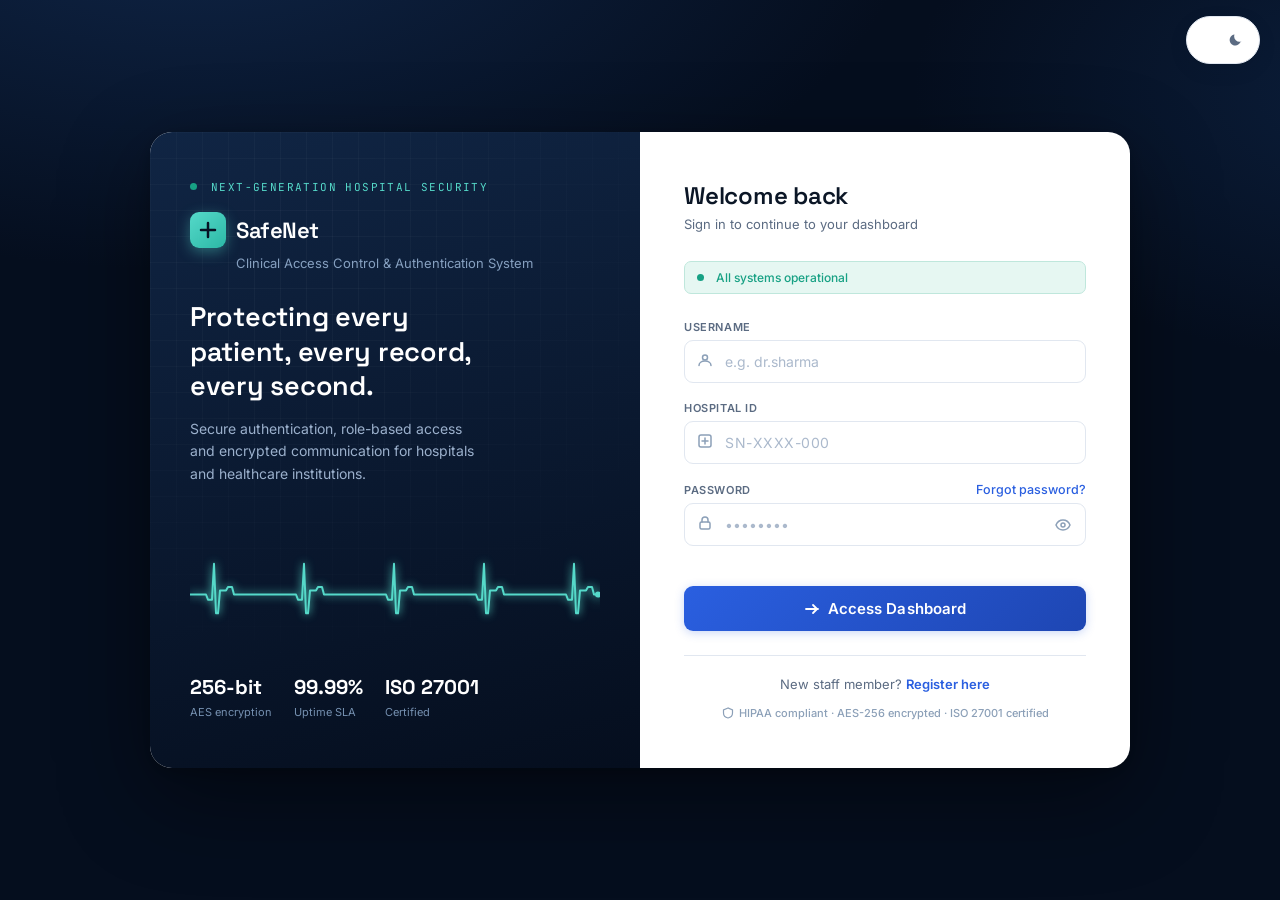
==== frontend/dashboard_cardio.html @ 6b895a3d "Initial commit" ====
<!DOCTYPE html>
<html lang="en">
<head>
    <meta charset="UTF-8">
    <meta name="viewport" content="width=device-width, initial-scale=1.0">
    <title>SafeNet — Cardiology</title>
    <link rel="preconnect" href="https://fonts.googleapis.com">
    <link href="https://fonts.googleapis.com/css2?family=Inter:wght@300;400;500;600;700&family=Space+Grotesk:wght@500;600;700&family=JetBrains+Mono:wght@400;500&display=swap" rel="stylesheet">
    <link rel="stylesheet" href="css/design-system.css">
    <script src="js/darkmode.js"></script>
    <link rel="stylesheet" href="css/dashboard-common.css">
    <link rel="stylesheet" href="css/dashboard-cardio.css">
</head>
<body class="app-body">

<aside>
    <div class="sidebar-brand">
        <div class="logo-icon">
            <svg width="18" height="18" viewBox="0 0 20 20" fill="none">
                <path d="M10 3v14M3 10h14" stroke="white" stroke-width="2.5" stroke-linecap="round"/>
            </svg>
        </div>
        <div class="sidebar-brand-text">
            <span>SafeNet</span>
            <sub>Cardiology</sub>
        </div>
    </div>

    <div style="padding: 0 8px; margin-bottom: 8px;">
        <div class="sidebar-user-name" id="sidebarUserName">—</div>
        <span class="role-chip-sidebar" id="sidebarUserRole">—</span>
    </div>

    <span class="nav-section-label">Workspace</span>
    <a class="nav-item active" href="#" data-view="diagnostics" onclick="return switchView(this);">
        <svg width="15" height="15" viewBox="0 0 16 16" fill="none"><path d="M2 8.5C2 5.5 4.5 3 8 3s6 2.5 6 5.5-2.5 5.5-6 5.5S2 11.5 2 8.5z" stroke="currentColor" stroke-width="1.4"/><path d="M5 8h6M8 5.5v5" stroke="currentColor" stroke-width="1.4" stroke-linecap="round"/></svg>
        Diagnostics &amp; ECG
    </a>
    <a class="nav-item" href="#" data-view="implants" onclick="return switchView(this);">
        <svg width="15" height="15" viewBox="0 0 16 16" fill="none"><path d="M8 2C5 2 3 4 3 6c0 4 5 8 5 8s5-4 5-8c0-2-2-4-5-4z" stroke="currentColor" stroke-width="1.4"/></svg>
        Implant Data Logs
    </a>
    <a class="nav-item" href="#" data-view="roster" onclick="return switchView(this);">
        <svg width="15" height="15" viewBox="0 0 16 16" fill="none"><circle cx="6" cy="5" r="2.5" stroke="currentColor" stroke-width="1.4"/><path d="M1 13c0-2.5 2-4 5-4s5 1.5 5 4" stroke="currentColor" stroke-width="1.4" stroke-linecap="round"/><path d="M11 7l2 2 2-2" stroke="currentColor" stroke-width="1.4" stroke-linecap="round"/></svg>
        Patient Roster
    </a>

    <div class="sidebar-footer">
        <a class="nav-item nav-item-muted" href="#" onclick="SafeNetAPI.logout(); return false;">
            <svg width="15" height="15" viewBox="0 0 16 16" fill="none"><path d="M6 3H3a1 1 0 00-1 1v8a1 1 0 001 1h3M10 11l3-3-3-3M5 8h8" stroke="currentColor" stroke-width="1.4" stroke-linecap="round" stroke-linejoin="round"/></svg>
            Sign out
        </a>
        <div class="sidebar-status">
            <span class="status-dot"></span>RBAC verified
        </div>
    </div>
</aside>

<main>
    <div class="topbar">
        <div>
            <h2>Cardiovascular Analytics</h2>
            <p>Chronic trend indices, pace metrics, and telemetry validation</p>
        </div>
        <div style="display:flex;gap:8px;align-items:center;">
            <span class="badge badge-green"><span class="status-dot" style="width:5px;height:5px;margin-right:3px;"></span>Node secure</span>
            <span class="badge badge-blue">IF Scan: Active</span>
            <span class="badge badge-red-lt">🫀 4 patients</span>
        </div>
    </div>

    <div class="dash-view active" id="view-diagnostics">
    <!-- Stats -->
    <div class="stat-row">
        <div class="stat-card">
            <div class="stat-label">Patients assigned</div>
            <div class="stat-value" id="statPatientsAssigned">4</div>
            <div class="stat-sub">Active this session</div>
        </div>
        <div class="stat-card">
            <div class="stat-label">Avg. heart rate</div>
            <div class="stat-value" id="avgHR">74 <span style="font-size:13px;color:var(--muted)">BPM</span></div>
            <div class="stat-sub">Across all monitored beds</div>
        </div>
        <div class="stat-card">
            <div class="stat-label">Pacemaker nodes</div>
            <div class="stat-value" style="color:var(--success);">2</div>
            <div class="stat-sub">Stable · No alerts</div>
        </div>
        <div class="stat-card">
            <div class="stat-label">Anomalies flagged</div>
            <div class="stat-value" style="color:var(--warn);">1</div>
            <div class="stat-sub">Sensor drift · Bed-02</div>
        </div>
    </div>

    <!-- Patient health-status analytics -->
    <div class="panel" style="margin-bottom:20px;">
        <div class="panel-header">
            <div>
                <div class="panel-title">Patient Health Overview</div>
                <div class="panel-sub">Live condition breakdown — Cardiology</div>
            </div>
        </div>
        <div class="health-overview-body">
            <div class="health-skeleton" id="healthSkeleton-cardio">Loading analytics…</div>
            <div class="health-donut-wrap"><canvas class="health-donut" id="healthDonut-cardio" style="display:none;"></canvas></div>
            <div class="health-legend" id="healthLegend-cardio"></div>
            <div class="health-empty" id="healthEmpty-cardio" style="display:none;">No patients currently assigned.</div>
        </div>
    </div>

    <!-- ECG + Metrics -->
    <div class="two-col">
        <div class="panel">
            <div class="panel-header">
                <div>
                    <div class="panel-title">Live ECG Strip — Bed 01</div>
                    <div class="panel-sub">Arthur Pendelton · Chronic Hypertension</div>
                </div>
                <span class="badge badge-green">Normal sinus</span>
            </div>
            <div class="ecg-container">
                <div class="ecg-grid"></div>
                <canvas class="ecg-canvas" id="ecgCanvas"></canvas>
                <div class="ecg-labels">
                    <span class="ecg-label-item">25 mm/s</span>
                    <span class="ecg-label-item">10 mm/mV</span>
                    <span class="ecg-label-item" id="ecgBPM">74 BPM</span>
                </div>
            </div>
        </div>

        <div class="panel">
            <div class="panel-header">
                <div>
                    <div class="panel-title">Chronic Pressure Indices</div>
                    <div class="panel-sub">7-day rolling average per patient</div>
                </div>
            </div>
            <div>
                <div class="metric-row">
                    <span class="metric-name">Arthur Pendelton</span>
                    <div class="metric-bar-wrap"><div class="metric-bar bar-red" style="width:72%;"></div></div>
                    <span class="metric-val">135/85</span>
                </div>
                <div class="metric-row">
                    <span class="metric-name">Beatrice Vance</span>
                    <div class="metric-bar-wrap"><div class="metric-bar bar-green" style="width:55%;"></div></div>
                    <span class="metric-val">120/78</span>
                </div>
                <div class="metric-row">
                    <span class="metric-name">Samuel Iyer</span>
                    <div class="metric-bar-wrap"><div class="metric-bar bar-amber" style="width:80%;"></div></div>
                    <span class="metric-val">142/92</span>
                </div>
                <div class="metric-row">
                    <span class="metric-name">Clara Mendes</span>
                    <div class="metric-bar-wrap"><div class="metric-bar bar-green" style="width:48%;"></div></div>
                    <span class="metric-val">115/72</span>
                </div>
            </div>
        </div>
    </div>
    </div>

    <!-- Patient matrix -->
    <div class="dash-view" id="view-roster">
    <div class="panel" style="margin-bottom:20px;">
        <div class="panel-header">
            <div>
                <div class="panel-title">Patient Profile Matrix</div>
                <div class="panel-sub">Current diagnoses, devices, and status</div>
            </div>
            <div style="display:flex; gap:8px; align-items:center;">
                <span class="badge badge-blue">4 assigned</span>
                <div class="dl-menu-wrap">
                    <button class="btn-secondary btn-sm" id="dlBtn-cardio">
                        <svg width="13" height="13" viewBox="0 0 16 16" fill="none"><path d="M8 2v8m0 0l-3-3m3 3l3-3M3 13h10" stroke="currentColor" stroke-width="1.6" stroke-linecap="round" stroke-linejoin="round"/></svg>
                        Download Report
                    </button>
                    <div class="dl-menu" id="dlMenu-cardio">
                        <button id="dlCsv-cardio">
                            <svg width="15" height="15" viewBox="0 0 16 16" fill="none"><rect x="2" y="2" width="12" height="12" rx="1.5" stroke="currentColor" stroke-width="1.3"/><path d="M5 6h6M5 8.5h6M5 11h3.5" stroke="currentColor" stroke-width="1.2" stroke-linecap="round"/></svg>
                            Export as CSV
                        </button>
                        <button id="dlPdf-cardio">
                            <svg width="15" height="15" viewBox="0 0 16 16" fill="none"><path d="M4 6V2h6l2 2v10H4v-2" stroke="currentColor" stroke-width="1.3" stroke-linejoin="round"/><path d="M1.5 8h9v4h-9z" stroke="currentColor" stroke-width="1.2"/></svg>
                            Printable report (PDF)
                        </button>
                        <div class="dl-menu-note">Cardiology patients only.</div>
                    </div>
                </div>
            </div>
        </div>
        <table class="patient-table">
            <thead>
                <tr>
                    <th>Patient</th>
                    <th>Diagnosis</th>
                    <th>Bed</th>
                    <th>Latest BP</th>
                    <th>Device</th>
                    <th>Status</th>
                </tr>
            </thead>
            <tbody>
                <tr>
                    <td><strong>Arthur Pendelton</strong><br><span style="color:var(--muted);font-size:11px;">M · 58 yrs</span></td>
                    <td>Chronic Hypertension</td>
                    <td style="font-family:var(--mono);">01-A</td>
                    <td><span class="bp-chip bp-high">135/85</span></td>
                    <td>—</td>
                    <td><span class="badge badge-red-lt">Monitoring</span></td>
                </tr>
                <tr>
                    <td><strong>Beatrice Vance</strong><br><span style="color:var(--muted);font-size:11px;">F · 64 yrs</span></td>
                    <td>Arrhythmia</td>
                    <td style="font-family:var(--mono);">01-B</td>
                    <td><span class="bp-chip bp-normal">120/78</span></td>
                    <td>Pacemaker X-7</td>
                    <td><span class="badge badge-green">Stable</span></td>
                </tr>
                <tr>
                    <td><strong>Samuel Iyer</strong><br><span style="color:var(--muted);font-size:11px;">M · 72 yrs</span></td>
                    <td>Heart failure (Stage II)</td>
                    <td style="font-family:var(--mono);">02-A</td>
                    <td><span class="bp-chip bp-high">142/92</span></td>
                    <td>ICD Link-3</td>
                    <td><span class="badge badge-amber">Watch</span></td>
                </tr>
                <tr>
                    <td><strong>Clara Mendes</strong><br><span style="color:var(--muted);font-size:11px;">F · 45 yrs</span></td>
                    <td>Post-angioplasty</td>
                    <td style="font-family:var(--mono);">02-B</td>
                    <td><span class="bp-chip bp-normal">115/72</span></td>
                    <td>—</td>
                    <td><span class="badge badge-green">Stable</span></td>
                </tr>
            </tbody>
        </table>
    </div>
    </div>

    <!-- Implant logs -->
    <div class="dash-view" id="view-implants">
    <div class="panel">
        <div class="panel-header">
            <div>
                <div class="panel-title">Implant Device Telemetry</div>
                <div class="panel-sub">Last received data packets from active cardiac devices</div>
            </div>
        </div>

        <div class="implant-entry">
            <div class="implant-icon">🔋</div>
            <div>
                <div class="implant-name">Pacemaker X-7 · Beatrice Vance</div>
                <div class="implant-meta">Pacing rate: 68 BPM · Battery: 87% · Last sync: 4 min ago</div>
            </div>
            <div class="implant-status"><span class="badge badge-green">Pacing stable</span></div>
        </div>

        <div class="implant-entry">
            <div class="implant-icon">⚡</div>
            <div>
                <div class="implant-name">ICD Link-3 · Samuel Iyer</div>
                <div class="implant-meta">Shock threshold: 35J · Detection: On · Last sync: 12 min ago</div>
            </div>
            <div class="implant-status"><span class="badge badge-amber">Threshold review</span></div>
        </div>
    </div>
    </div>
</main>

<script src="js/api.js"></script>
<script src="js/patient-report.js"></script>
<script src="js/patient-analytics.js"></script>
<script src="js/effects.js"></script>
<script src="js/notification.js"></script>
<script src="js/search.js"></script>
<script src="js/global-toolbar.js"></script>
<script src="js/ai.js"></script>
<script>
    let currentUser = SafeNetAPI.requireAuth();
    if (currentUser) {
        document.getElementById('sidebarUserName').textContent = currentUser.fullName || currentUser.username;
        document.getElementById('sidebarUserRole').textContent = currentUser.role;
    }

    // Sidebar workspace tabs: show only the view matching the clicked nav item.
    function switchView(navEl) {
        document.querySelectorAll('.nav-item[data-view]').forEach(el => el.classList.remove('active'));
        navEl.classList.add('active');
        document.querySelectorAll('.dash-view').forEach(el => el.classList.remove('active'));
        const target = document.getElementById('view-' + navEl.dataset.view);
        if (target) target.classList.add('active');
        return false;
    }

    // ECG canvas animation
    const canvas = document.getElementById('ecgCanvas');
    const ctx = canvas.getContext('2d');
    let offset = 0;

    function resize() {
        canvas.width  = canvas.offsetWidth;
        canvas.height = canvas.offsetHeight;
    }
    resize();
    window.addEventListener('resize', resize);

    // ECG waveform points (one beat, normalized 0-1 height)
    const beat = [
        [0,0.5],[0.1,0.5],[0.15,0.48],[0.2,0.52],[0.25,0.5],  // P wave
        [0.3,0.5],[0.33,0.2],[0.35,0.9],[0.37,0.1],[0.4,0.5],  // QRS
        [0.5,0.5],[0.6,0.42],[0.7,0.5],[0.8,0.5],              // T wave
        [1,0.5]
    ];

    function ecgY(x) {
        // x is 0-1 within one beat cycle
        const bx = ((x % 1) + 1) % 1;
        let prev = beat[0], next = beat[beat.length-1];
        for (let i = 0; i < beat.length-1; i++) {
            if (bx >= beat[i][0] && bx <= beat[i+1][0]) {
                prev = beat[i]; next = beat[i+1]; break;
            }
        }
        const t = (bx - prev[0]) / (next[0] - prev[0] || 1);
        return prev[1] + (next[1] - prev[1]) * t;
    }

    let bpm = 74;
    function drawECG() {
        const W = canvas.width, H = canvas.height;
        ctx.clearRect(0, 0, W, H);

        const beatLen = W * 0.38 * (72 / bpm);
        ctx.beginPath();
        ctx.strokeStyle = '#00E676';
        ctx.lineWidth = 1.8;
        ctx.shadowColor = '#00E676';
        ctx.shadowBlur = 6;

        for (let px = 0; px < W; px++) {
            const x = (px + offset) / beatLen;
            const y = ecgY(x) * H;
            px === 0 ? ctx.moveTo(px, y) : ctx.lineTo(px, y);
        }
        ctx.stroke();

        // Scan line
        const scanX = W - (offset % beatLen);
        ctx.beginPath();
        ctx.strokeStyle = 'rgba(0,230,118,0.15)';
        ctx.lineWidth = 12;
        ctx.moveTo(scanX, 0);
        ctx.lineTo(scanX, H);
        ctx.stroke();

        offset = (offset + 1.2) % (beatLen * 4);
        requestAnimationFrame(drawECG);
    }

    drawECG();

    // Live BPM — polls the real backend instead of Math.random()
    async function pollBedVitals() {
        try {
            const v = await SafeNetAPI.get('/iot/vitals/01-A');
            bpm = v.heartRate;
            document.getElementById('ecgBPM').textContent = bpm + ' BPM';
            document.getElementById('avgHR').innerHTML = bpm + ' <span style="font-size:13px;color:var(--muted)">BPM</span>';
        } catch (err) {
            console.error('Vitals fetch failed:', err.message);
        }
    }
    pollBedVitals();
    setInterval(pollBedVitals, 3500);

    PatientReport.wireDownloadMenu({
        buttonId: 'dlBtn-cardio', menuId: 'dlMenu-cardio',
        csvBtnId: 'dlCsv-cardio', pdfBtnId: 'dlPdf-cardio',
        // GET /patients is department-scoped server-side, so this always
        // resolves to Cardiology patients only for a Cardiology account —
        // fetched fresh each click rather than cached, since the roster
        // table above is static demo markup, not backed by a live array.
        getPatients: () => SafeNetAPI.get('/patients'),
        label: 'cardiology',
        reportMeta: {
            title: 'Cardiology Patient Report',
            subtitle: 'Cardiovascular Analytics — Patient Profile Matrix',
            generatedBy: currentUser ? (currentUser.fullName || currentUser.username) : undefined,
        }
    });

    PatientAnalytics.render({
        canvas: 'healthDonut-cardio', legend: 'healthLegend-cardio',
        empty: 'healthEmpty-cardio', skeleton: 'healthSkeleton-cardio',
        assignedLabel: 'statPatientsAssigned',
    });
</script>
</body>
</html>
---- frontend/css/design-system.css ----
/* ============================================================
   SafeNet Design System
   A clinical-monitor inspired visual language: calm, legible
   surfaces for clinical data, wrapped in a deep-navy "vital
   signs" shell. The signature motif is the live pulse trace —
   the same waveform that watches a patient's heart now watches
   the system.
   ============================================================ */

*, *::before, *::after { box-sizing: border-box; margin: 0; padding: 0; }

:root {
  /* ── Core palette ── */
  --navy-deep:   #050E1E;
  --navy:        #0A1830;
  --navy-mid:    #102544;
  --navy-line:   #1E3A5F;

  --cloud:       #F4F7FC;
  --paper:       #FFFFFF;
  --ink:         #0B1626;
  --slate:       #5B6B82;
  --slate-lt:    #8CA0B8;
  --line:        #E1E7F0;
  --line-soft:   #EDF1F7;

  --pulse:       #2A5FE0;
  --pulse-dk:    #1E46B3;
  --pulse-lt:    #E8EEFE;
  --pulse-glow:  #55D9C9;
  --pulse-glow-dk: #2CB8A6;

  --vital-red:    #E3435F;
  --vital-red-lt: #FDECEF;
  --vital-amber:  #DB9A2C;
  --vital-amber-lt: #FBF2E1;
  --vital-green:  #17A184;
  --vital-green-lt: #E6F7F2;
  --vital-purple: #7C6FE3;
  --vital-purple-lt: #EEECFC;

  --icu:         #C6304A;
  --icu-lt:      #FDEBEF;

  /* ── Legacy aliases (kept so page-inline scripts referencing old
     variable names via style.color = 'var(--x)' keep working) ── */
  --ink-legacy:  var(--ink);
  --muted:       var(--slate);
  --border:      var(--line);
  --white:       var(--paper);
  --surface:     var(--cloud);
  --alert:       var(--vital-red);
  --alert-lt:    var(--vital-red-lt);
  --success:     var(--vital-green);
  --success-lt:  var(--vital-green-lt);
  --warn:        var(--vital-amber);
  --sidebar:     var(--navy-deep);

  /* ── Type ── */
  --display: 'Space Grotesk', 'Inter', sans-serif;
  --sans:    'Inter', sans-serif;
  --mono:    'JetBrains Mono', monospace;

  /* ── Elevation ── */
  --shadow-sm: 0 1px 2px rgba(9, 20, 40, 0.06);
  --shadow-md: 0 6px 20px rgba(9, 20, 40, 0.08), 0 2px 6px rgba(9, 20, 40, 0.05);
  --shadow-lg: 0 16px 48px rgba(9, 20, 40, 0.14), 0 4px 12px rgba(9, 20, 40, 0.06);
  --shadow-glow: 0 0 0 3px var(--pulse-lt);

  --radius-sm: 7px;
  --radius-md: 10px;
  --radius-lg: 16px;
  --ease: cubic-bezier(0.22, 1, 0.36, 1);
}

html { scroll-behavior: smooth; }

body {
  font-family: var(--sans);
  background: var(--cloud);
  color: var(--ink);
  -webkit-font-smoothing: antialiased;
}

h1, h2, h3, .display { font-family: var(--display); letter-spacing: -0.01em; }

a { color: var(--pulse); }

::selection { background: var(--pulse-glow); color: var(--navy-deep); }

/* Custom scrollbar */
::-webkit-scrollbar { width: 10px; height: 10px; }
::-webkit-scrollbar-track { background: transparent; }
::-webkit-scrollbar-thumb { background: #C7D3E4; border-radius: 10px; border: 2px solid var(--cloud); }
::-webkit-scrollbar-thumb:hover { background: #A9B9D0; }

@media (prefers-reduced-motion: reduce) {
  *, *::before, *::after { animation-duration: 0.001ms !important; animation-iteration-count: 1 !important; transition-duration: 0.001ms !important; scroll-behavior: auto !important; }
}

:focus-visible {
  outline: 2px solid var(--pulse-glow);
  outline-offset: 2px;
}

/* ============================================================
   Motion library
   ============================================================ */

@keyframes fadeUp {
  from { opacity: 0; transform: translateY(14px); }
  to   { opacity: 1; transform: translateY(0); }
}
@keyframes fadeIn { from { opacity: 0; } to { opacity: 1; } }

@keyframes scaleIn {
  from { opacity: 0; transform: scale(0.96); }
  to   { opacity: 1; transform: scale(1); }
}

@keyframes blink { 0%, 100% { opacity: 1; } 50% { opacity: 0.25; } }

@keyframes softPulseGlow {
  0%, 100% { box-shadow: 0 0 0 0 rgba(85, 217, 201, 0.45); }
  50%      { box-shadow: 0 0 0 6px rgba(85, 217, 201, 0); }
}

@keyframes shimmer {
  0%   { background-position: -400px 0; }
  100% { background-position: 400px 0; }
}

@keyframes floatSlow {
  0%, 100% { transform: translateY(0); }
  50%      { transform: translateY(-6px); }
}

@keyframes drawLine {
  from { stroke-dashoffset: 1400; }
  to   { stroke-dashoffset: 0; }
}

@keyframes ripple {
  from { transform: scale(0); opacity: 0.45; }
  to   { transform: scale(2.6); opacity: 0; }
}

@keyframes toastIn {
  from { opacity: 0; transform: translate(-50%, 12px); }
  to   { opacity: 1; transform: translate(-50%, 0); }
}

.reveal {
  opacity: 0;
  transform: translateY(16px);
  transition: opacity 0.6s var(--ease), transform 0.6s var(--ease);
}
.reveal.in-view { opacity: 1; transform: translateY(0); }

.stagger > * { opacity: 0; animation: fadeUp 0.55s var(--ease) forwards; }
.stagger > *:nth-child(1) { animation-delay: 0.03s; }
.stagger > *:nth-child(2) { animation-delay: 0.09s; }
.stagger > *:nth-child(3) { animation-delay: 0.15s; }
.stagger > *:nth-child(4) { animation-delay: 0.21s; }
.stagger > *:nth-child(5) { animation-delay: 0.27s; }
.stagger > *:nth-child(6) { animation-delay: 0.33s; }
.stagger > *:nth-child(n+7) { animation-delay: 0.38s; }

/* Ripple-enabled surface (JS adds .ripple span on click via effects.js) */
.rippleable { position: relative; overflow: hidden; }
.ripple-el {
  position: absolute; border-radius: 50%;
  background: rgba(255,255,255,0.55);
  transform: scale(0); pointer-events: none;
  animation: ripple 0.6s ease-out forwards;
}
.rippleable.dark .ripple-el { background: rgba(85,217,201,0.35); }

/* ============================================================
   Status dot / live indicators
   ============================================================ */

.status-dot {
  display: inline-block; width: 6px; height: 6px; border-radius: 50%;
  background: var(--vital-green); margin-right: 5px;
  animation: blink 2.4s ease-in-out infinite;
}
.status-dot.pulse-dot,
.pulse-dot {
  display: inline-block; width: 7px; height: 7px; border-radius: 50%;
  background: var(--vital-green); margin-right: 6px; flex-shrink: 0;
  animation: softPulseGlow 2s ease-in-out infinite;
}

/* ============================================================
   Auth shell (login / register / forgot / reset / logout)
   ============================================================ */

body.auth-body {
  min-height: 100vh;
  display: flex;
  justify-content: center;
  align-items: center;
  padding: 24px;
  position: relative;
  overflow-x: hidden;
  background:
    radial-gradient(1200px 600px at 15% -10%, #0F2547 0%, transparent 60%),
    radial-gradient(900px 500px at 110% 10%, #0B1E3B 0%, transparent 55%),
    var(--navy-deep);
}

/* Ambient pulse-trace canvas sitting behind the auth card */
.auth-trace {
  position: fixed; inset: 0; width: 100%; height: 100%;
  z-index: 0; opacity: 0.55; pointer-events: none;
}

.auth-wrap {
  position: relative; z-index: 1;
  width: 100%; max-width: 980px;
  display: grid; grid-template-columns: 1fr 1fr;
  background: var(--paper);
  border-radius: 22px;
  overflow: hidden;
  box-shadow: 0 30px 90px rgba(0,0,0,0.45), 0 4px 16px rgba(0,0,0,0.2);
  animation: scaleIn 0.6s var(--ease);
}

.auth-side {
  background:
    linear-gradient(165deg, var(--navy-mid) 0%, var(--navy-deep) 100%);
  color: #fff;
  padding: 48px 40px;
  display: flex; flex-direction: column; justify-content: space-between;
  position: relative;
  overflow: hidden;
  min-height: 100%;
}

.auth-side::before {
  content: '';
  position: absolute; inset: 0;
  background-image:
    linear-gradient(rgba(255,255,255,0.035) 1px, transparent 1px),
    linear-gradient(90deg, rgba(255,255,255,0.035) 1px, transparent 1px);
  background-size: 26px 26px;
  mask-image: radial-gradient(circle at 30% 20%, black, transparent 75%);
}

.auth-side-content { position: relative; z-index: 1; }

.auth-side .eyebrow {
  font-family: var(--mono); font-size: 11px; letter-spacing: 1.4px;
  color: var(--pulse-glow); text-transform: uppercase; margin-bottom: 18px;
  display: flex; align-items: center; gap: 8px;
}

.auth-side h2 {
  font-size: 27px; line-height: 1.28; font-weight: 600; margin-bottom: 14px;
  max-width: 320px;
}

.auth-side p.lede { color: #9BB0CC; font-size: 14px; line-height: 1.6; max-width: 300px; }

.auth-side-trace {
  position: relative; z-index: 1;
  height: 90px; margin: 28px 0 8px;
}

.auth-stat-row { display: flex; gap: 22px; position: relative; z-index: 1; }
.auth-stat-row div b { display: block; font-family: var(--display); font-size: 20px; color: #fff; }
.auth-stat-row div span { font-size: 11px; color: #7590B0; }

.auth-form-side { padding: 48px 44px; display: flex; flex-direction: column; justify-content: center; }

/* Legacy single-column card (logout / narrow states) */
.card {
  width: 480px;
  max-width: 100%;
  background: var(--paper);
  border: 1px solid var(--line);
  border-radius: var(--radius-lg);
  padding: 44px 40px 36px;
  box-shadow: var(--shadow-lg);
  display: flex;
  flex-direction: column;
  position: relative;
  z-index: 1;
  animation: scaleIn 0.5s var(--ease);
}

.header { margin-bottom: 28px; }

.wordmark { display: flex; align-items: center; gap: 10px; margin-bottom: 6px; }

.logo-icon {
  width: 36px; height: 36px;
  background: linear-gradient(140deg, var(--pulse) 0%, var(--pulse-dk) 100%);
  border-radius: 9px;
  display: flex; align-items: center; justify-content: center;
  flex-shrink: 0;
  box-shadow: 0 4px 14px rgba(42, 95, 224, 0.35);
}
.auth-side .logo-icon,
.logo-icon.on-dark {
  background: linear-gradient(140deg, var(--pulse-glow) 0%, var(--pulse-glow-dk) 100%);
  box-shadow: 0 4px 14px rgba(85, 217, 201, 0.4);
}

.wordmark h1 {
  font-family: var(--display);
  font-size: 22px; font-weight: 600; color: var(--ink); letter-spacing: -0.02em;
}
.auth-side .wordmark h1 { color: #fff; }

.tagline { font-size: 13px; color: var(--slate); margin-left: 46px; line-height: 1.4; }
.auth-side .tagline { color: #86A0C0; }

/* System status bar */
.status-bar {
  display: flex; align-items: center; gap: 6px;
  background: var(--vital-green-lt); border: 1px solid #BFE7DC;
  border-radius: var(--radius-sm); padding: 8px 12px; margin-bottom: 26px;
  font-size: 12px; font-weight: 500; color: var(--vital-green);
}

/* ============================================================
   Forms
   ============================================================ */

.form-group { margin-bottom: 18px; }

label, .form-label {
  display: block; font-size: 11px; font-weight: 600; color: var(--slate);
  text-transform: uppercase; letter-spacing: 0.6px; margin-bottom: 6px;
}

.input-wrap { position: relative; }

.input-icon {
  position: absolute; left: 13px; top: 50%; transform: translateY(-50%);
  color: var(--slate-lt); pointer-events: none; transition: color 0.15s;
}

input[type="text"], input[type="password"], input[type="email"],
input[type="tel"], input[type="search"], input[type="date"],
select, textarea, .form-input, .form-textarea, .filter-select, .search-input {
  width: 100%;
  padding: 12px 14px;
  border: 1.5px solid var(--line);
  border-radius: 9px;
  font-family: var(--sans);
  font-size: 14px;
  color: var(--ink);
  background: var(--paper);
  outline: none;
  transition: border-color 0.15s var(--ease), box-shadow 0.15s var(--ease);
  appearance: none; -webkit-appearance: none;
}

.input-wrap input, .input-wrap select { padding-left: 40px; }
.search-wrap { position: relative; }
.search-wrap .search-input { padding-left: 38px; }
.search-icon { position: absolute; left: 12px; top: 50%; transform: translateY(-50%); color: var(--slate-lt); }

input:focus, select:focus, textarea:focus,
.form-input:focus, .form-textarea:focus, .filter-select:focus, .search-input:focus {
  border-color: var(--pulse);
  box-shadow: var(--shadow-glow);
}

input::placeholder, textarea::placeholder { color: #ABB9CC; }

input.input-invalid, .form-input.input-invalid {
  border-color: var(--vital-red) !important;
  box-shadow: 0 0 0 3px rgba(227,67,95,0.1) !important;
}
.field-error {
  display: none; font-size: 11.5px; color: var(--vital-red);
  margin-top: 5px; font-weight: 500;
}
.field-error.show { display: block; animation: fadeUp 0.25s var(--ease); }
.form-hint { font-size: 12px; color: var(--slate); margin-top: 5px; }

.id-input { font-family: var(--mono); font-size: 13px; letter-spacing: 0.5px; }

.pw-wrap { position: relative; }
.pw-toggle {
  position: absolute; right: 13px; top: 50%; transform: translateY(-50%);
  background: none; border: none; cursor: pointer; color: var(--slate-lt);
  padding: 2px; display: flex; align-items: center; transition: color 0.15s;
}
.pw-toggle:hover { color: var(--slate); }

.select-wrap { position: relative; }
.select-wrap::after {
  content: ''; position: absolute; right: 14px; top: 50%; transform: translateY(-50%);
  width: 0; height: 0; border-left: 4px solid transparent; border-right: 4px solid transparent;
  border-top: 5px solid var(--slate-lt); pointer-events: none;
}

.form-row { display: grid; grid-template-columns: 1fr 1fr; gap: 16px; }

/* Department / option pills */
.dept-pills { display: grid; grid-template-columns: 1fr 1fr; gap: 8px; margin-top: 2px; }
.dept-pill {
  display: flex; flex-direction: column; gap: 2px;
  padding: 12px 13px; border: 1.5px solid var(--line); border-radius: 10px;
  cursor: pointer; transition: border-color 0.15s, background 0.15s, box-shadow 0.15s, transform 0.15s;
  background: var(--paper);
}
.dept-pill:hover { border-color: #A9C0E8; background: #F6F9FF; transform: translateY(-1px); }
.dept-pill.selected { border-color: var(--pulse); background: var(--pulse-lt); box-shadow: var(--shadow-glow); }
.dept-pill input[type="radio"] { display: none; }
.dept-name { font-size: 13px; font-weight: 600; color: var(--ink); }
.dept-desc { font-size: 10px; color: var(--slate); font-weight: 400; }
.dept-pill-icon { font-size: 16px; margin-bottom: 2px; }

/* Toggle switch */
.toggle-row { display: flex; align-items: center; justify-content: space-between; padding: 12px 0; }
.toggle-name { font-size: 13.5px; font-weight: 600; color: var(--ink); }
.toggle-desc { font-size: 12px; color: var(--slate); margin-top: 2px; }
.toggle { position: relative; width: 40px; height: 23px; flex-shrink: 0; }
.toggle input { opacity: 0; width: 0; height: 0; }
.toggle-slider {
  position: absolute; inset: 0; background: #CBD5E5; border-radius: 20px; cursor: pointer;
  transition: background 0.2s var(--ease);
}
.toggle-slider::before {
  content: ''; position: absolute; width: 17px; height: 17px; left: 3px; top: 3px;
  background: #fff; border-radius: 50%; transition: transform 0.2s var(--ease);
  box-shadow: 0 1px 3px rgba(0,0,0,0.25);
}
.toggle input:checked + .toggle-slider { background: var(--pulse); }
.toggle input:checked + .toggle-slider::before { transform: translateX(17px); }

/* ============================================================
   Buttons
   ============================================================ */

.btn, .btn-primary, .btn-login, .btn-secondary, .btn-danger, .btn-success,
.btn-save, .btn-cancel, .btn-approve, .btn-reject, .btn-confirm, .btn-hold,
.btn-modal-cancel, .btn-modal-confirm {
  display: inline-flex; align-items: center; justify-content: center; gap: 8px;
  border: none; border-radius: 9px; padding: 12px 20px;
  font-family: var(--sans); font-size: 14px; font-weight: 600;
  cursor: pointer; transition: background 0.15s var(--ease), transform 0.08s var(--ease), box-shadow 0.2s var(--ease), border-color .15s;
  letter-spacing: 0.1px; text-decoration: none;
}
.btn:active, .btn-primary:active, .btn-login:active, .btn-secondary:active,
.btn-danger:active, .btn-success:active, .btn-save:active, .btn-approve:active {
  transform: scale(0.98);
}

.btn-primary, .btn-login, .btn-save, .btn-approve, .btn-confirm, .btn-modal-confirm {
  width: auto;
  background: linear-gradient(135deg, var(--pulse) 0%, var(--pulse-dk) 100%);
  color: #fff;
  box-shadow: 0 2px 10px rgba(42,95,224,0.25);
}
.btn-login { width: 100%; padding: 13px; font-size: 15px; margin-top: 22px; }
.btn-primary:hover, .btn-login:hover, .btn-save:hover, .btn-approve:hover,
.btn-confirm:hover, .btn-modal-confirm:hover {
  box-shadow: 0 6px 20px rgba(42,95,224,0.38);
  transform: translateY(-1px);
}

.btn-secondary, .btn-cancel, .btn-modal-cancel, .btn-hold {
  background: var(--paper); color: var(--ink); border: 1.5px solid var(--line);
}
.btn-secondary:hover, .btn-cancel:hover, .btn-modal-cancel:hover, .btn-hold:hover {
  border-color: #B7C4D8; background: #F7F9FC;
}

.btn-danger, .btn-reject {
  background: linear-gradient(135deg, var(--vital-red) 0%, #C22C48 100%); color: #fff;
  box-shadow: 0 2px 10px rgba(227,67,95,0.25);
}
.btn-danger:hover, .btn-reject:hover { box-shadow: 0 6px 20px rgba(227,67,95,0.35); transform: translateY(-1px); }

.btn-success { background: linear-gradient(135deg, var(--vital-green) 0%, #0F8570 100%); color: #fff; }

.btn-link { background: none; border: none; color: var(--pulse); font-weight: 600; cursor: pointer; padding: 0; font-size: 13px; }
.btn-link:hover { text-decoration: underline; }

.btn-sm { padding: 7px 12px; font-size: 12px; border-radius: 7px; }

.btn-row { display: flex; gap: 10px; }

button:disabled { opacity: 0.6; cursor: not-allowed; transform: none !important; }

/* Card footer / auth footer */
.card-footer { margin-top: 24px; padding-top: 20px; border-top: 1px solid var(--line); text-align: center; }
.card-footer p { font-size: 13px; color: var(--slate); }
.card-footer a { color: var(--pulse); font-weight: 600; text-decoration: none; }
.card-footer a:hover { text-decoration: underline; }

.security-badge {
  display: flex; align-items: center; justify-content: center; gap: 5px;
  margin-top: 14px; font-size: 11px; color: var(--slate-lt); font-weight: 500;
}

.alert-msg {
  display: none; background: var(--vital-red-lt); border: 1px solid #F4C3CC;
  border-radius: 7px; padding: 10px 13px; font-size: 13px; color: var(--vital-red);
  margin-top: 14px; font-weight: 500; animation: fadeUp 0.25s var(--ease);
}
.info-msg {
  display: none; background: var(--vital-amber-lt); border: 1px solid #F0DCA8;
  border-radius: 7px; padding: 10px 13px; font-size: 13px; color: #8A5A10;
  margin-top: 14px; font-weight: 500;
}

/* ============================================================
   App shell — sidebar / topbar / main
   ============================================================ */

body.app-body { font-family: var(--sans); background: var(--cloud); min-height: 100vh; display: flex; color: var(--ink); }

aside {
  width: 244px; flex-shrink: 0;
  background: linear-gradient(190deg, var(--navy-mid) 0%, var(--navy-deep) 100%);
  display: flex; flex-direction: column; padding: 26px 18px;
  min-height: 100vh; position: sticky; top: 0; height: 100vh;
  overflow-y: auto;
}

.sidebar-brand, .sidebar-brand-text { display: flex; align-items: center; gap: 10px; margin-bottom: 32px; }
.sidebar-brand-text > div { display: flex; align-items: center; gap: 10px; }

.brand-text span { font-size: 16px; font-weight: 700; color: #fff; letter-spacing: -0.02em; display: block; font-family: var(--display); }
.brand-text sub { font-size: 10px; font-weight: 600; color: #4F6C90; text-transform: uppercase; letter-spacing: 0.5px; }

.role-chip-sidebar {
  display: inline-block; background: rgba(85,217,201,0.16); color: var(--pulse-glow);
  font-size: 10px; font-family: var(--mono); padding: 3px 8px; border-radius: 5px; margin-top: 4px;
}

.nav-section-label {
  font-size: 10px; font-weight: 600; color: #3E5A7E;
  text-transform: uppercase; letter-spacing: 0.8px;
  padding: 0 10px; margin-bottom: 6px; margin-top: 22px;
}

.nav-item {
  display: flex; align-items: center; gap: 10px; padding: 9px 11px; border-radius: 8px;
  font-size: 13px; font-weight: 500; color: #8AA2C0; text-decoration: none;
  transition: background 0.15s, color 0.15s, transform 0.1s;
  cursor: pointer; border: none; background: none; width: 100%; text-align: left;
  position: relative;
}
.nav-item:hover { background: rgba(255,255,255,0.06); color: #D3E1F2; transform: translateX(2px); }
.nav-item.active {
  background: rgba(85,217,201,0.14); color: var(--pulse-glow);
}
.nav-item.active::before {
  content: ''; position: absolute; left: -18px; top: 50%; transform: translateY(-50%);
  width: 3px; height: 60%; background: var(--pulse-glow); border-radius: 0 3px 3px 0;
}

.btg-btn {
  display: flex; align-items: center; gap: 8px; width: 100%; padding: 10px 10px;
  background: rgba(198,48,74,0.16); border: 1px solid rgba(198,48,74,0.35); border-radius: 8px;
  font-size: 12px; font-weight: 700; color: #F0A0AF; cursor: pointer; font-family: var(--sans);
  text-transform: uppercase; letter-spacing: 0.5px; transition: background 0.15s, transform .1s; margin-top: 8px;
}
.btg-btn:hover { background: rgba(198,48,74,0.3); transform: translateY(-1px); }

.sidebar-footer { margin-top: auto; padding-top: 16px; border-top: 1px solid rgba(255,255,255,0.08); }

/* Metric-bar fill colors — were hardcoded inline hex on 11 progress
   bars across the 3 dashboards (width stays inline since it's
   data-driven; color is now a class so dark mode can adjust it). */
:root {
  --bar-red:   #D62B2B;
  --bar-green: #0D9373;
  --bar-amber: #D97706;
  --bar-blue:  #0055FF;
  --bar-gray:  #5A6A7E;
}
html[data-theme="dark"] {
  --bar-red:   #F0554F;
  --bar-green: #2FD1A8;
  --bar-amber: #F0A93A;
  --bar-blue:  #4C86FF;
  --bar-gray:  #8698B5;
}
.bar-red   { background: var(--bar-red); }
.bar-green { background: var(--bar-green); }
.bar-amber { background: var(--bar-amber); }
.bar-blue  { background: var(--bar-blue); }
.bar-gray  { background: var(--bar-gray); }

.load-error-banner {
  background: var(--vital-red-lt);
  border-bottom: 1px solid var(--vital-red);
  color: var(--alert);
  font-size: 13px;
}

/* Icon-tile accents on the Help page (quick-links + contact cards).
   Was hardcoded pastel hex per tile; now theme-aware classes. */
:root { --icon-pink-lt: #FCE4EC; }
html[data-theme="dark"] { --icon-pink-lt: #3A1F2A; }
.icon-tile-blue  { background: var(--pulse-lt); }
.icon-tile-green { background: var(--vital-green-lt); }
.icon-tile-amber { background: var(--vital-amber-lt); }
.icon-tile-pink  { background: var(--icon-pink-lt); }




/* Shared sidebar "signed in as" block — was duplicated inline across
   every authenticated page (admin, patients, settings, help, and all
   three dashboards). One definition now. */
.sidebar-user-name { font-size: 13px; font-weight: 600; color: #C0D4EC; }
.sidebar-user-id { font-size: 11px; color: #4A6080; font-family: var(--mono); }

/* Muted variant of .nav-item, used for the sign-out link. Was an
   inline color override repeated on every page. */
.nav-item-muted { color: #4A6080; }

/* Alert/warning cards used in dashboards (anomaly banners, flagged-bed
   notices). These use CSS variables so they correctly flip under
   html[data-theme="dark"] — the hardcoded hex versions they replace
   did not. */
.alert-card-warning { border-color: var(--vital-amber); background: var(--vital-amber-lt); }
.alert-card-critical { border-color: var(--vital-red); background: var(--vital-red-lt); }

.sidebar-status { font-size: 11px; color: #3E5A7E; font-family: var(--mono); padding: 8px 10px 0; }

/* Top padding is taller than the sides to leave clearance under the
   fixed .global-toolbar (search/bell/theme pill, top:16px, ~46px tall)
   so page badges and headers never render underneath/behind it. */
main { flex: 1; padding: 76px 36px 32px; overflow-y: auto; animation: fadeIn 0.4s var(--ease); }

.topbar {
  display: flex; align-items: center; justify-content: space-between; margin-bottom: 26px; gap: 16px; flex-wrap: wrap;
}
.topbar-title { font-family: var(--display); font-size: 22px; font-weight: 600; letter-spacing: -0.01em; }
.topbar-badges { display: flex; gap: 8px; align-items: center; }
.page-sub { color: var(--slate); font-size: 13.5px; margin-top: 4px; }

/* ── Sidebar-driven tabbed views: each nav item shows exactly one
   corresponding panel of content; every other view stays hidden.
   Shared across dashboards and the admin console. ── */
.dash-view { display: none; }
.dash-view.active { display: block; }

.dash-view-placeholder {
  text-align: center; padding: 64px 24px; color: var(--slate);
}
.dash-view-placeholder svg { margin: 0 auto 14px; display: block; opacity: 0.6; }
.dash-view-placeholder h3 { font-family: var(--display); font-size: 16px; font-weight: 600; color: var(--ink); margin-bottom: 6px; }
.dash-view-placeholder p { font-size: 13px; max-width: 360px; margin: 0 auto; line-height: 1.6; }

/* ── Download / export menu (patient report feature) ── */
.dl-menu-wrap { position: relative; display: inline-block; }
.dl-menu {
  position: absolute; top: calc(100% + 6px); right: 0; z-index: 50;
  background: var(--paper); border: 1px solid var(--line); border-radius: 10px;
  box-shadow: 0 10px 30px rgba(15,23,42,0.16); min-width: 200px; padding: 6px;
  display: none;
}
.dl-menu.open { display: block; }
.dl-menu button {
  display: flex; align-items: center; gap: 9px; width: 100%; text-align: left;
  background: none; border: none; padding: 9px 10px; border-radius: 7px;
  font-family: var(--sans); font-size: 13px; font-weight: 500; color: var(--ink);
  cursor: pointer;
}
.dl-menu button:hover { background: var(--cloud); }
.dl-menu button svg { flex-shrink: 0; color: var(--slate); }
.dl-menu .dl-menu-note { padding: 6px 10px 4px; font-size: 11px; color: var(--slate-lt); border-top: 1px solid var(--line-soft); margin-top: 4px; }

/* ── Patient health-status analytics (donut + legend) ── */
.health-overview-body { display: flex; align-items: center; gap: 26px; padding: 20px 22px; flex-wrap: wrap; }
.health-donut-wrap { position: relative; width: 120px; height: 120px; flex-shrink: 0; }
.health-donut { width: 120px; height: 120px; display: block; }
.health-legend { flex: 1; min-width: 190px; display: flex; flex-direction: column; gap: 11px; }
.ph-legend-row { display: flex; align-items: center; gap: 10px; font-size: 13.5px; }
.ph-dot { width: 10px; height: 10px; border-radius: 50%; flex-shrink: 0; }
.ph-legend-label { flex: 1; color: var(--ink); font-weight: 500; }
.ph-legend-val { font-weight: 700; color: var(--ink); font-variant-numeric: tabular-nums; }
.ph-legend-pct { font-weight: 500; color: var(--slate); font-size: 12px; }
.health-empty { color: var(--slate); font-size: 13px; padding: 4px 0; }
.health-skeleton { color: var(--slate-lt); font-size: 13px; padding: 4px 0; }

/* ============================================================
   Panels / cards / stat cards
   ============================================================ */

.panel {
  background: var(--paper); border: 1px solid var(--line); border-radius: var(--radius-md);
  box-shadow: var(--shadow-sm); margin-bottom: 20px; transition: box-shadow .2s var(--ease);
}
.panel:hover { box-shadow: var(--shadow-md); }
.panel-header { padding: 18px 22px; border-bottom: 1px solid var(--line-soft); display: flex; align-items: center; justify-content: space-between; gap: 12px; flex-wrap: wrap; }
.panel-title { font-family: var(--display); font-size: 15.5px; font-weight: 600; }
.panel-sub { font-size: 12px; color: var(--slate); margin-top: 2px; }
.panel-body { padding: 20px 22px; }

.two-col { display: grid; grid-template-columns: 1.4fr 1fr; gap: 20px; align-items: start; }

.stat-grid { display: grid; grid-template-columns: repeat(auto-fit, minmax(180px, 1fr)); gap: 14px; margin-bottom: 22px; }
.stat-card {
  background: var(--paper); border: 1px solid var(--line); border-radius: var(--radius-md);
  padding: 18px 18px; position: relative; overflow: hidden; box-shadow: var(--shadow-sm);
  transition: transform .18s var(--ease), box-shadow .18s var(--ease);
}
.stat-card:hover { transform: translateY(-2px); box-shadow: var(--shadow-md); }
.stat-card::before { content: ''; position: absolute; left: 0; top: 0; bottom: 0; width: 3px; background: var(--pulse); }
.stat-card.stat-alert::before, .stat-card.stat-accent.stat-alert::before { background: var(--vital-red); }
.stat-card.stat-warn::before { background: var(--vital-amber); }
.stat-card.stat-blue::before { background: var(--pulse); }
.stat-label { font-size: 11px; font-weight: 600; color: var(--slate); text-transform: uppercase; letter-spacing: 0.5px; }
.stat-value { font-family: var(--display); font-size: 27px; font-weight: 600; margin: 6px 0 2px; }
.stat-sub { font-size: 11.5px; color: var(--slate-lt); }

.section-divider { height: 1px; background: var(--line); margin: 18px 0; border: none; }

/* ============================================================
   Badges
   ============================================================ */

.badge, .role-chip, .severity-tag, .status-pill, .faq-tag, .bp-chip, .vital-badge {
  display: inline-flex; align-items: center; gap: 4px;
  font-size: 11px; font-weight: 700; padding: 3px 9px; border-radius: 20px;
  text-transform: uppercase; letter-spacing: 0.4px;
}
.badge-blue, .role-chip { background: var(--pulse-lt); color: var(--pulse-dk); }
.badge-green, .sev-info, .bp-normal { background: var(--vital-green-lt); color: var(--vital-green); }
.badge-red, .sev-critical, .bp-high { background: var(--vital-red-lt); color: var(--vital-red); }
.badge-amber, .sev-warning, .bp-watch { background: var(--vital-amber-lt); color: var(--vital-amber-dk, #93650F); }
html[data-theme="dark"] { --vital-amber-dk: #F0C879; }

.badge-purple { background: var(--vital-purple-lt); color: var(--vital-purple); }

/* ============================================================
   Tables
   ============================================================ */

table { width: 100%; border-collapse: collapse; font-size: 13px; }
th {
  text-align: left; font-size: 10.5px; font-weight: 700; color: var(--slate);
  text-transform: uppercase; letter-spacing: 0.5px; padding: 10px 14px; border-bottom: 1.5px solid var(--line);
}
td { padding: 12px 14px; border-bottom: 1px solid var(--line-soft); vertical-align: middle; }
tbody tr { transition: background 0.12s; }
tbody tr:hover { background: #F8FAFD; }
.td-mono { font-family: var(--mono); font-size: 12px; color: var(--slate); }

/* ============================================================
   Modals / drawers / toasts
   ============================================================ */

.modal-overlay, .drawer-overlay {
  position: fixed; inset: 0; background: rgba(7,15,30,0.55); backdrop-filter: blur(2px);
  display: none; align-items: center; justify-content: center; z-index: 200; animation: fadeIn 0.2s var(--ease);
}
.modal-overlay.show, .drawer-overlay.show, .modal-overlay.open, .drawer-overlay.open { display: flex; }

/* Toolbar (table filter row) */
.toolbar { display: flex; align-items: center; gap: 12px; margin-bottom: 20px; flex-wrap: wrap; }

.action-btn {
  padding: 5px 11px; border-radius: 7px; font-size: 11px; font-weight: 600;
  border: 1px solid var(--line); background: var(--paper); color: var(--slate);
  cursor: pointer; font-family: var(--sans); transition: all 0.15s var(--ease); margin-right: 4px;
}
.action-btn:hover { background: var(--pulse-lt); border-color: var(--pulse); color: var(--pulse); transform: translateY(-1px); }
.action-btn.danger:hover { background: var(--vital-red-lt); border-color: #F4C3CC; color: var(--vital-red); }

.patient-name { font-weight: 600; color: var(--ink); }
.patient-id { font-size: 11px; font-family: var(--mono); color: var(--slate); margin-top: 2px; }

/* Info blocks (drawers / read-only detail views) */
.info-block { margin-bottom: 20px; }
.info-label { font-size: 10px; font-weight: 600; text-transform: uppercase; letter-spacing: 0.7px; color: var(--slate); margin-bottom: 4px; }
.info-value { font-size: 14px; color: var(--ink); font-weight: 500; }
.info-grid { display: grid; grid-template-columns: 1fr 1fr; gap: 16px; }
.modal {
  background: var(--paper); border-radius: 16px; padding: 26px; width: 420px; max-width: 92vw;
  box-shadow: var(--shadow-lg); animation: scaleIn 0.25s var(--ease);
}
.modal-actions { display: flex; gap: 10px; margin-top: 20px; }

.drawer {
  position: fixed; top: 0; right: 0; height: 100vh; width: 420px; max-width: 92vw;
  background: var(--paper); box-shadow: -20px 0 60px rgba(9,20,40,0.2); z-index: 210;
  transform: translateX(100%); transition: transform 0.3s var(--ease); overflow-y: auto;
}
.drawer.show, .drawer.open { transform: translateX(0); }
.drawer-header { padding: 22px 24px; border-bottom: 1px solid var(--line); display: flex; align-items: center; justify-content: space-between; }
.drawer-title { font-family: var(--display); font-size: 17px; font-weight: 600; }
.drawer-close, .modal-close { background: none; border: none; cursor: pointer; color: var(--slate); padding: 4px; border-radius: 6px; transition: background .15s; }
.drawer-close:hover, .modal-close:hover { background: var(--line-soft); }

.toast {
  position: fixed; bottom: 28px; left: 50%; transform: translateX(-50%);
  background: var(--navy-deep); color: #fff; padding: 12px 20px; border-radius: 10px;
  font-size: 13px; font-weight: 500; box-shadow: var(--shadow-lg); z-index: 300;
  display: flex; align-items: center; gap: 8px; animation: toastIn 0.3s var(--ease);
}

/* Tabs */
.tabs { display: flex; gap: 4px; border-bottom: 1px solid var(--line); margin-bottom: 20px; }
.tab {
  padding: 10px 16px; font-size: 13px; font-weight: 600; color: var(--slate); cursor: pointer;
  border-bottom: 2px solid transparent; transition: color .15s, border-color .15s; background: none; border-top: none; border-left: none; border-right: none;
}
.tab:hover { color: var(--ink); }
.tab.active { color: var(--pulse); border-bottom-color: var(--pulse); }

/* Empty state */
.empty-state { text-align: center; padding: 40px 20px; color: var(--slate); font-size: 13.5px; }

/* Skeleton loading shimmer utility */
.skeleton {
  background: linear-gradient(90deg, #EDF1F7 0%, #F7F9FC 50%, #EDF1F7 100%);
  background-size: 800px 100%; animation: shimmer 1.6s linear infinite; border-radius: 6px;
}

/* Avatar */
.avatar, .avatar-circle {
  width: 38px; height: 38px; border-radius: 50%;
  background: linear-gradient(135deg, var(--pulse) 0%, var(--pulse-glow) 100%);
  color: #fff; display: flex; align-items: center; justify-content: center;
  font-weight: 700; font-size: 14px; flex-shrink: 0;
}

/* ============================================================
   Auth state panels (success / invalid / intro copy)
   ============================================================ */

.intro { font-size: 13.5px; color: var(--slate); line-height: 1.6; margin: 18px 0 24px; }

.success-panel { display: none; text-align: center; animation: fadeUp 0.4s var(--ease); }
.success-icon, .invalid-icon {
  width: 56px; height: 56px; border-radius: 50%;
  display: flex; align-items: center; justify-content: center; margin: 0 auto 18px;
  animation: scaleIn 0.4s var(--ease);
}
.success-icon { background: var(--vital-green-lt); box-shadow: 0 0 0 8px var(--vital-green-lt), 0 0 30px rgba(23,161,132,0.25); }
.invalid-icon { background: var(--vital-red-lt); box-shadow: 0 0 0 8px var(--vital-red-lt); }
.success-panel h2, .invalid-icon + h2 { font-family: var(--display); font-size: 19px; color: var(--ink); margin-bottom: 10px; font-weight: 600; }
.success-panel p { font-size: 13.5px; color: var(--slate); line-height: 1.6; }

.pw-checks { display: flex; flex-direction: column; gap: 6px; margin: 4px 0 18px; }
.pw-check { display: flex; align-items: center; gap: 8px; font-size: 12px; color: var(--slate-lt); transition: color .15s; }
.pw-check.met { color: var(--vital-green); font-weight: 600; }
.pw-check .dot { width: 6px; height: 6px; border-radius: 50%; background: currentColor; flex-shrink: 0; }

/* Countdown (logout) */
.countdown {
  font-family: var(--mono); font-size: 32px; font-weight: 500; text-align: center;
  color: var(--pulse); margin: 18px 0; letter-spacing: 1px;
}
.lock-icon {
  width: 52px; height: 52px; border-radius: 50%; background: var(--pulse-lt);
  display: flex; align-items: center; justify-content: center; margin: 0 auto 16px;
  animation: floatSlow 3s ease-in-out infinite;
}
.session-row { display: flex; justify-content: space-between; padding: 9px 0; border-bottom: 1px solid var(--line-soft); font-size: 13px; }
.session-row:last-child { border-bottom: none; }
.session-key { color: var(--slate); }
.session-val { font-family: var(--mono); font-weight: 500; }

/* Responsive */
@media (max-width: 1024px) {
  .two-col { grid-template-columns: 1fr; }
  .auth-wrap { grid-template-columns: 1fr; max-width: 480px; }
  .auth-side { display: none; }
}
@media (max-width: 900px) {
  body.auth-body { padding: 16px; }
  .card { padding: 32px 24px 28px; }
  aside { position: relative; height: auto; min-height: 0; width: 100%; }
  body.app-body { flex-direction: column; }
}
@media (max-width: 480px) {
  .dept-pills, .form-row { grid-template-columns: 1fr; }
}

/* ============================================================
   Dark Mode
   Overrides only the "content surface" tokens (cloud/paper/ink/
   slate/line). The navy sidebar shell is already dark and needs
   no change — this keeps the same visual language, just flips
   the reading surface for low-light use.
   ============================================================ */
html[data-theme="dark"] {
  --cloud:      #0B1420;
  --paper:      #101B2C;
  --ink:        #E7EDF6;
  --slate:      #93A3BB;
  --slate-lt:   #5E6F8A;
  --line:       #223349;
  --line-soft:  #1A2739;

  --pulse-lt:   #16233D;
  --vital-red-lt:   #2B1620;
  --vital-amber-lt: #2B2314;
  --vital-green-lt: #10281F;
  --vital-purple-lt: #201C38;

  --shadow-sm: 0 1px 2px rgba(0,0,0,0.35);
  --shadow-md: 0 6px 20px rgba(0,0,0,0.4), 0 2px 6px rgba(0,0,0,0.3);
  --shadow-lg: 0 16px 48px rgba(0,0,0,0.5), 0 4px 12px rgba(0,0,0,0.3);
}

html[data-theme="dark"] ::-webkit-scrollbar-thumb { background: #2A3A52; border-color: var(--cloud); }
html[data-theme="dark"] ::-webkit-scrollbar-thumb:hover { background: #38496364; }

/* ============================================================
   Global Toolbar
   Injected by js/global-toolbar.js on every page. Fixed
   top-right cluster: search, notifications, live clock, dark
   mode toggle. Deliberately layout-independent so it works
   whether a page has a .topbar, a settings header, or none.
   ============================================================ */
.global-toolbar {
  position: fixed;
  top: 16px;
  right: 20px;
  z-index: 500;
  display: flex;
  align-items: center;
  gap: 6px;
  background: var(--paper);
  border: 1px solid var(--line);
  border-radius: 999px;
  box-shadow: var(--shadow-md);
  padding: 6px;
}

.gt-clock {
  font-family: var(--mono);
  font-size: 12px;
  color: var(--slate);
  padding: 0 10px;
  white-space: nowrap;
}

.gt-btn {
  position: relative;
  display: flex;
  align-items: center;
  justify-content: center;
  width: 34px;
  height: 34px;
  border-radius: 50%;
  border: none;
  background: transparent;
  color: var(--slate);
  cursor: pointer;
  transition: background 0.15s var(--ease), color 0.15s var(--ease);
}
.gt-btn:hover { background: var(--pulse-lt); color: var(--pulse); }
.gt-btn svg { width: 16px; height: 16px; }

.gt-dot {
  position: absolute;
  top: 6px;
  right: 6px;
  width: 8px;
  height: 8px;
  border-radius: 50%;
  background: var(--vital-red);
  border: 2px solid var(--paper);
  display: none;
}
.gt-dot.show { display: block; }

@media (max-width: 640px) {
  .gt-clock { display: none; }
  .global-toolbar { top: 10px; right: 10px; }
}

/* ---------- Notification panel ---------- */
.gt-overlay {
  position: fixed; inset: 0;
  background: rgba(5, 14, 30, 0.35);
  z-index: 600;
  opacity: 0; pointer-events: none;
  transition: opacity 0.2s var(--ease);
}
.gt-overlay.open { opacity: 1; pointer-events: auto; }

.notif-panel {
  position: fixed;
  top: 0; right: 0;
  height: 100%;
  width: 360px;
  max-width: 90vw;
  background: var(--paper);
  border-left: 1px solid var(--line);
  box-shadow: var(--shadow-lg);
  z-index: 601;
  transform: translateX(100%);
  transition: transform 0.25s var(--ease);
  display: flex;
  flex-direction: column;
}
.notif-panel.open { transform: translateX(0); }

.notif-head {
  display: flex; align-items: center; justify-content: space-between;
  padding: 18px 20px; border-bottom: 1px solid var(--line);
}
.notif-head h3 { font-size: 15px; font-family: var(--display); }
.notif-head-actions { display: flex; gap: 14px; }
.notif-head-actions button {
  background: none; border: none; color: var(--pulse); font-size: 12px;
  font-weight: 600; cursor: pointer;
}
.notif-list { flex: 1; overflow-y: auto; padding: 8px 0; }
.notif-item {
  display: flex; gap: 12px; padding: 12px 20px;
  border-bottom: 1px solid var(--line-soft);
  cursor: default;
}
.notif-item.unread { background: var(--pulse-lt); }
.notif-icon {
  width: 32px; height: 32px; border-radius: 50%;
  display: flex; align-items: center; justify-content: center;
  flex-shrink: 0; font-size: 14px;
}
.notif-icon.info { background: var(--pulse-lt); color: var(--pulse); }
.notif-icon.warn { background: var(--vital-amber-lt); color: var(--vital-amber); }
.notif-icon.critical { background: var(--vital-red-lt); color: var(--vital-red); }
.notif-body { flex: 1; }
.notif-title { font-size: 13px; font-weight: 600; color: var(--ink); }
.notif-meta { font-size: 11px; color: var(--slate); margin-top: 2px; }
.notif-empty { padding: 40px 20px; text-align: center; color: var(--slate); font-size: 13px; }

/* ---------- Global search ---------- */
.gsearch-overlay {
  position: fixed; inset: 0;
  background: rgba(5, 14, 30, 0.45);
  z-index: 600;
  display: flex; align-items: flex-start; justify-content: center;
  padding-top: 12vh;
  opacity: 0; pointer-events: none;
  transition: opacity 0.15s var(--ease);
}
.gsearch-overlay.open { opacity: 1; pointer-events: auto; }
.gsearch-box {
  width: 560px; max-width: 90vw;
  background: var(--paper);
  border-radius: var(--radius-lg);
  box-shadow: var(--shadow-lg);
  overflow: hidden;
  transform: translateY(-10px);
  transition: transform 0.15s var(--ease);
}
.gsearch-overlay.open .gsearch-box { transform: translateY(0); }
.gsearch-input-wrap { display: flex; align-items: center; gap: 10px; padding: 16px 20px; border-bottom: 1px solid var(--line); }
.gsearch-input-wrap svg { color: var(--slate); flex-shrink: 0; }
.gsearch-input { flex: 1; border: none; outline: none; background: none; font-size: 15px; color: var(--ink); font-family: var(--sans); }
.gsearch-hint { font-size: 11px; color: var(--slate-lt); border: 1px solid var(--line); border-radius: 5px; padding: 2px 6px; }
.gsearch-results { max-height: 320px; overflow-y: auto; padding: 8px; }
.gsearch-item {
  display: flex; align-items: center; gap: 12px;
  padding: 10px 12px; border-radius: var(--radius-md);
  cursor: pointer; font-size: 13px; color: var(--ink);
}
.gsearch-item:hover, .gsearch-item.active { background: var(--pulse-lt); }
.gsearch-item-icon { width: 28px; height: 28px; border-radius: 8px; background: var(--pulse-lt); color: var(--pulse); display: flex; align-items: center; justify-content: center; flex-shrink: 0; }
.gsearch-item-sub { font-size: 11px; color: var(--slate); }
.gsearch-empty { padding: 24px; text-align: center; color: var(--slate); font-size: 13px; }

/* ---------- Dark-mode toggle icon swap ---------- */
.gt-icon-sun { display: none; }
html[data-theme="dark"] .gt-icon-sun { display: block; }
html[data-theme="dark"] .gt-icon-moon { display: none; }

/* ============================================================
   AI Assistant (floating widget)
   Predefined-response hospital assistant — no external AI calls.
   Pulls real data from /patients and /admin/stats where those
   exist; anything without a backing endpoint (bed capacity,
   medicine stock) is clearly labeled as demo data in the reply.
   ============================================================ */
.ai-fab {
  position: fixed;
  bottom: 24px;
  right: 24px;
  z-index: 500;
  width: 54px;
  height: 54px;
  border-radius: 50%;
  border: none;
  cursor: pointer;
  background: linear-gradient(135deg, var(--pulse) 0%, var(--navy-deep) 100%);
  color: #fff;
  display: flex;
  align-items: center;
  justify-content: center;
  box-shadow: var(--shadow-lg);
  transition: transform 0.15s var(--ease);
}
.ai-fab:hover { transform: scale(1.06); }
.ai-fab svg { width: 22px; height: 22px; }

.ai-panel {
  position: fixed;
  bottom: 90px;
  right: 24px;
  z-index: 501;
  width: 380px;
  max-width: 92vw;
  height: 520px;
  max-height: 74vh;
  background: var(--paper);
  border: 1px solid var(--line);
  border-radius: var(--radius-lg);
  box-shadow: var(--shadow-lg);
  display: flex;
  flex-direction: column;
  overflow: hidden;
  opacity: 0;
  transform: translateY(12px) scale(0.98);
  pointer-events: none;
  transition: opacity 0.15s var(--ease), transform 0.15s var(--ease);
}
.ai-panel.open { opacity: 1; transform: translateY(0) scale(1); pointer-events: auto; }

.ai-head {
  display: flex; align-items: center; gap: 10px;
  padding: 14px 16px;
  background: linear-gradient(135deg, var(--navy) 0%, var(--navy-deep) 100%);
  color: #fff;
}
.ai-head-icon {
  width: 30px; height: 30px; border-radius: 50%;
  background: rgba(255,255,255,0.15);
  display: flex; align-items: center; justify-content: center;
  flex-shrink: 0;
}
.ai-head-title { font-size: 13px; font-weight: 700; }
.ai-head-sub { font-size: 11px; opacity: 0.75; }
.ai-head-close {
  margin-left: auto; background: none; border: none; color: #fff;
  opacity: 0.7; cursor: pointer; padding: 4px;
}
.ai-head-close:hover { opacity: 1; }

.ai-body { flex: 1; overflow-y: auto; padding: 14px 16px; display: flex; flex-direction: column; gap: 10px; }

.ai-msg { max-width: 88%; font-size: 13px; line-height: 1.5; }
.ai-msg-bot { align-self: flex-start; }
.ai-msg-user { align-self: flex-end; }
.ai-bubble { padding: 10px 13px; border-radius: 14px; }
.ai-msg-bot .ai-bubble { background: var(--pulse-lt); color: var(--ink); border-bottom-left-radius: 4px; }
.ai-msg-user .ai-bubble { background: var(--navy); color: #fff; border-bottom-right-radius: 4px; }
.ai-bubble table { width: 100%; border-collapse: collapse; margin-top: 6px; font-size: 12px; }
.ai-bubble td, .ai-bubble th { padding: 4px 6px; border-bottom: 1px solid var(--line); text-align: left; }
.ai-demo-tag {
  display: inline-block; margin-top: 6px; font-size: 10px; font-weight: 700;
  letter-spacing: 0.04em; text-transform: uppercase; color: var(--vital-amber);
  background: var(--vital-amber-lt); padding: 2px 7px; border-radius: 5px;
}

.ai-chips { display: flex; flex-wrap: wrap; gap: 6px; padding: 0 16px 12px; }
.ai-chip {
  font-size: 11.5px; padding: 6px 11px; border-radius: 999px;
  border: 1px solid var(--line); background: var(--paper); color: var(--slate);
  cursor: pointer; white-space: nowrap;
}
.ai-chip:hover { border-color: var(--pulse); color: var(--pulse); }

.ai-input-row {
  display: flex; align-items: center; gap: 8px;
  padding: 10px 12px; border-top: 1px solid var(--line);
}
.ai-input {
  flex: 1; border: 1px solid var(--line); border-radius: 999px;
  padding: 9px 14px; font-size: 13px; background: var(--cloud); color: var(--ink);
  outline: none; font-family: var(--sans);
}
.ai-send {
  width: 34px; height: 34px; border-radius: 50%; border: none;
  background: var(--pulse); color: #fff; display: flex; align-items: center;
  justify-content: center; cursor: pointer; flex-shrink: 0;
}
.ai-send:hover { background: var(--pulse-dk); }

@media (max-width: 480px) {
  .ai-panel { width: 94vw; right: 3vw; bottom: 84px; height: 68vh; }
}
---- frontend/css/dashboard-common.css ----
/* SafeNet — shared dashboard components (extends design-system.css) */

.topbar h2 { font-family: var(--display); font-size: 22px; font-weight: 600; letter-spacing: -0.01em; }
.topbar p { font-size: 13px; color: var(--slate); margin-top: 2px; }

.badge { font-family: var(--mono); border-radius: 6px; padding: 5px 11px; }

/* ── Vitals grid ── */
.vitals-grid { display: grid; grid-template-columns: repeat(3,1fr); gap: 16px; margin-bottom: 24px; }
.vital-card {
  background: var(--paper); border: 1px solid var(--line); border-radius: 13px; padding: 20px;
  position: relative; overflow: hidden; transition: transform .18s var(--ease), box-shadow .18s var(--ease);
  box-shadow: var(--shadow-sm);
}
.vital-card:hover { transform: translateY(-2px); box-shadow: var(--shadow-md); }
.vital-card.alert-state { border-color: #F4C3CC; background: linear-gradient(180deg, #FFF7F8 0%, #fff 100%); animation: softPulseGlow 2.4s ease-in-out infinite; }
.vital-label { font-size: 11px; font-weight: 600; text-transform: uppercase; letter-spacing: 0.7px; color: var(--slate); margin-bottom: 10px; }
.vital-value { font-family: var(--mono); font-size: 36px; font-weight: 500; letter-spacing: -1px; line-height: 1; color: var(--ink); }
.vital-unit { font-size: 13px; font-weight: 400; color: var(--slate); margin-left: 2px; }
.vital-bar-wrap { margin-top: 14px; height: 5px; background: var(--line); border-radius: 3px; overflow: hidden; }
.vital-bar { height: 100%; border-radius: 3px; transition: width 1s var(--ease); }
.vital-sub { font-size: 11px; color: var(--slate); margin-top: 8px; }
.vital-badge { position: absolute; top: 14px; right: 14px; }

/* ── Orders / medication queue ── */
.order-row { display: flex; align-items: flex-start; gap: 12px; padding: 14px 20px; border-bottom: 1px solid var(--line-soft); transition: background 0.12s; }
.order-row:last-child { border-bottom: none; }
.order-row:hover { background: #F8FAFD; }
.order-priority { width: 4px; height: 40px; border-radius: 2px; flex-shrink: 0; margin-top: 2px; }
.prio-stat { background: var(--vital-red); }
.prio-high { background: var(--vital-amber); }
.prio-med  { background: var(--vital-green); }
.order-info { flex: 1; }
.order-name { font-size: 13px; font-weight: 600; color: var(--ink); }
.order-meta { font-size: 11px; color: var(--slate); margin-top: 2px; }
.order-actions { display: flex; gap: 6px; flex-shrink: 0; margin-top: 2px; }
.btn-confirm { background: linear-gradient(135deg, var(--pulse) 0%, var(--pulse-dk) 100%); color: white; }
.btn-hold { background: var(--cloud); color: var(--slate); border: 1px solid var(--line); }

/* ── Patient summary cards ── */
.patient-card { padding: 15px 20px; border-bottom: 1px solid var(--line-soft); transition: background .12s; }
.patient-card:hover { background: #FAFBFD; }
.patient-card:last-child { border-bottom: none; }
.patient-card-header { display: flex; align-items: center; justify-content: space-between; margin-bottom: 8px; }
.patient-card-name { font-size: 13px; font-weight: 600; color: var(--ink); }
.patient-card-meta { font-size: 11px; color: var(--slate); margin-top: 1px; }
.mini-vitals { display: flex; gap: 10px; flex-wrap: wrap; }
.mini-vital { display: flex; flex-direction: column; background: var(--cloud); border: 1px solid var(--line); border-radius: 8px; padding: 6px 10px; transition: transform .12s; }
.mini-vital-val { font-family: var(--mono); font-size: 14px; font-weight: 500; color: var(--ink); }
.mini-vital-key { font-size: 9px; font-weight: 600; color: var(--slate); text-transform: uppercase; letter-spacing: 0.5px; margin-top: 1px; }

/* ── Break-the-glass / confirm modal (JS toggles .open) ── */
.modal-overlay.open { display: flex; }
.modal-icon { width: 48px; height: 48px; border-radius: 13px; background: var(--vital-red-lt); display: flex; align-items: center; justify-content: center; margin-bottom: 16px; }
.modal h3 { font-family: var(--display); font-size: 17px; font-weight: 600; color: var(--ink); margin-bottom: 8px; }
.modal p { font-size: 13px; color: var(--slate); line-height: 1.6; margin-bottom: 20px; }
.modal-reason { width: 100%; padding: 10px 12px; border: 1.5px solid var(--line); border-radius: 9px; font-family: var(--sans); font-size: 13px; color: var(--ink); outline: none; resize: none; margin-bottom: 16px; }
.modal-reason:focus { border-color: var(--vital-red); box-shadow: 0 0 0 3px var(--vital-red-lt); }
.audit-note { font-size: 11px; color: var(--slate-lt); margin-top: 10px; text-align: center; }

/* ── Priority / vitals badges (gynecology order variant) ── */
.order-priority.prio-high { background: var(--vital-amber); }

@media (max-width: 1100px) {
  .vitals-grid { grid-template-columns: repeat(2,1fr); }
}
@media (max-width: 768px) {
  aside { display: none; }
  main { padding: 64px 16px 20px; }
  .vitals-grid { grid-template-columns: 1fr; }
}
---- frontend/css/dashboard-cardio.css ----
/* SafeNet — cardiology dashboard (extends design-system.css) */

.stat-row { display: grid; grid-template-columns: repeat(4,1fr); gap: 16px; margin-bottom: 24px; }

/* ── ECG strip: the flagship monitoring visual ── */
.ecg-container {
  background: radial-gradient(120% 140% at 50% 0%, #071A12 0%, #020E1A 70%);
  border-radius: 0 0 13px 13px; padding: 24px 20px; position: relative;
  overflow: hidden; height: 168px; display: flex; align-items: center;
}
.ecg-grid {
  position: absolute; inset: 0;
  background-image:
    linear-gradient(rgba(0,230,150,0.08) 1px, transparent 1px),
    linear-gradient(90deg, rgba(0,230,150,0.08) 1px, transparent 1px);
  background-size: 20px 20px;
}
.ecg-canvas { position: absolute; inset: 0; width: 100%; height: 100%; }
.ecg-labels { position: absolute; right: 14px; top: 12px; display: flex; flex-direction: column; gap: 4px; z-index: 2; text-align: right; }
.ecg-label-item { font-family: var(--mono); font-size: 10px; color: rgba(0,255,150,0.55); }

/* ── Patient table ── */
.patient-table { width: 100%; border-collapse: collapse; }
.patient-table th {
  font-size: 10px; font-weight: 700; text-transform: uppercase; letter-spacing: 0.7px; color: var(--slate);
  padding: 11px 20px; text-align: left; background: var(--cloud); border-bottom: 1px solid var(--line);
}
.patient-table td { padding: 13px 20px; font-size: 12.5px; color: var(--ink); border-bottom: 1px solid var(--line-soft); vertical-align: middle; }
.patient-table tr:last-child td { border-bottom: none; }
.patient-table tr:hover td { background: #F8FAFD; }

.bp-chip { display: inline-block; padding: 3px 9px; border-radius: 6px; font-size: 11px; font-weight: 600; font-family: var(--mono); }
.bp-device { background: var(--pulse-lt); color: var(--pulse-dk); }

/* ── Metric bars ── */
.metric-row { display: flex; align-items: center; gap: 12px; padding: 12px 20px; border-bottom: 1px solid var(--line-soft); }
.metric-row:last-child { border-bottom: none; }
.metric-name { font-size: 12px; font-weight: 500; color: var(--ink); width: 130px; flex-shrink: 0; }
.metric-bar-wrap { flex: 1; height: 6px; background: var(--line); border-radius: 3px; overflow: hidden; }
.metric-bar { height: 100%; border-radius: 3px; transition: width 1s var(--ease); }
.metric-val { font-family: var(--mono); font-size: 11px; color: var(--slate); width: 50px; text-align: right; flex-shrink: 0; }

/* ── Implant log ── */
.implant-entry { display: flex; align-items: flex-start; gap: 12px; padding: 14px 20px; border-bottom: 1px solid var(--line-soft); transition: background .12s; }
.implant-entry:hover { background: #FAFBFD; }
.implant-entry:last-child { border-bottom: none; }
.implant-icon { width: 34px; height: 34px; border-radius: 9px; display: flex; align-items: center; justify-content: center; flex-shrink: 0; font-size: 15px; background: var(--vital-purple-lt); }
.implant-name { font-size: 13px; font-weight: 600; color: var(--ink); }
.implant-meta { font-size: 11px; color: var(--slate); margin-top: 2px; }
.implant-status { margin-left: auto; flex-shrink: 0; }

@media (max-width: 1100px) {
  .stat-row { grid-template-columns: repeat(2,1fr); }
}
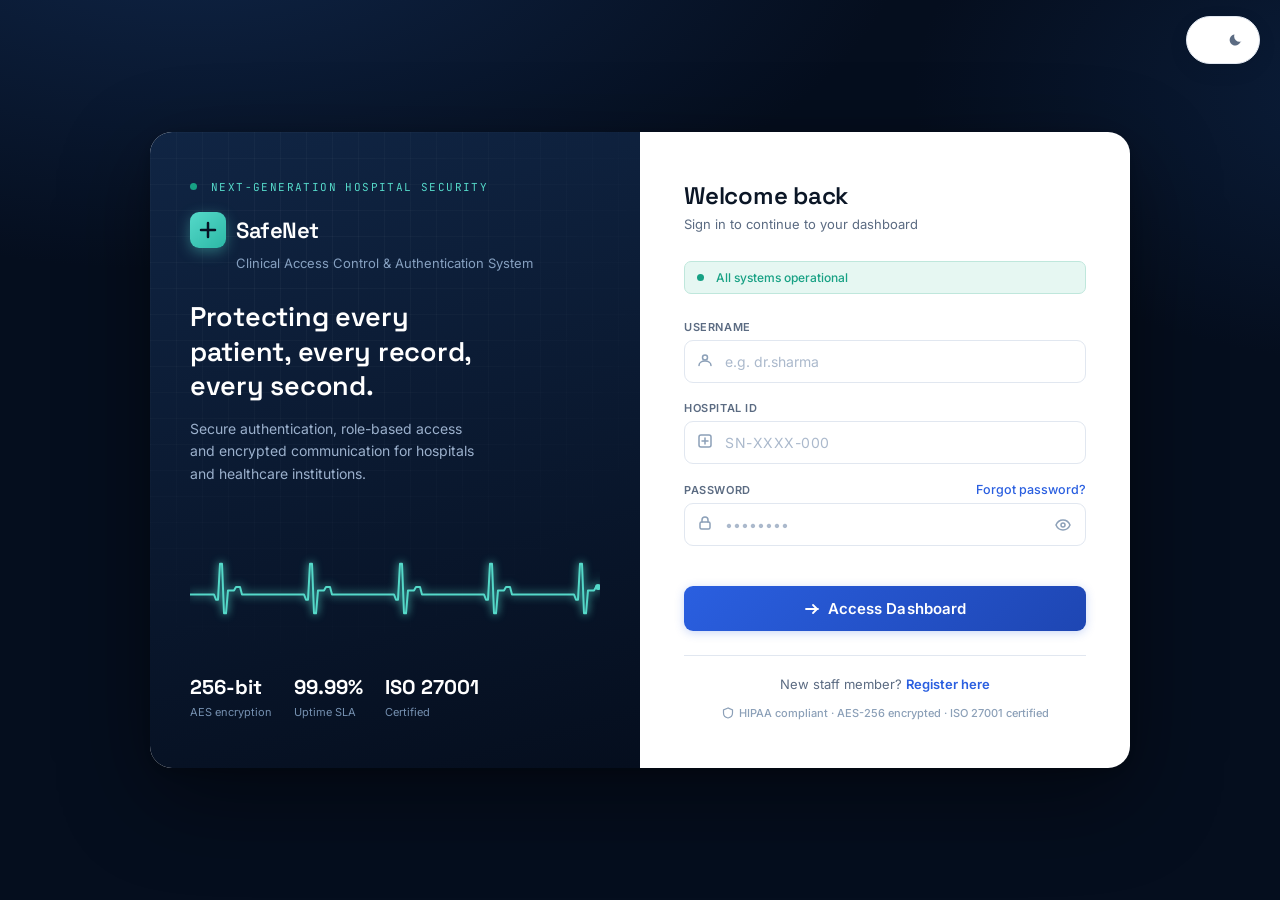
==== commit ccb88fe6: "Add mobile hamburger navigation" ====
--- a/frontend/dashboard_cardio.html
+++ b/frontend/dashboard_cardio.html
@@ -280,6 +280,7 @@
 <script src="js/notification.js"></script>
 <script src="js/search.js"></script>
 <script src="js/global-toolbar.js"></script>
+<script src="js/mobile-nav.js"></script>
 <script src="js/ai.js"></script>
 <script>
     let currentUser = SafeNetAPI.requireAuth();
--- a/frontend/css/design-system.css
+++ b/frontend/css/design-system.css
@@ -876,8 +876,41 @@
 @media (max-width: 900px) {
   body.auth-body { padding: 16px; }
   .card { padding: 32px 24px 28px; }
-  aside { position: relative; height: auto; min-height: 0; width: 100%; }
-  body.app-body { flex-direction: column; }
+
+  /* Off-canvas sidebar drawer — replaces the old per-page inconsistent
+     behavior (some pages hid the sidebar entirely below 768px with no way
+     back in without rotating to landscape; others squeezed it into a
+     full-width stacked block above the content). One consistent pattern
+     now, everywhere: sidebar starts off-screen, a hamburger button (see
+     .mobile-nav-toggle below, injected by js/mobile-nav.js) slides it in
+     as an overlay, and a dimmed scrim behind it can be tapped to close. */
+  aside {
+    position: fixed; top: 0; left: 0; height: 100vh;
+    width: 260px; max-width: 82vw;
+    transform: translateX(-100%);
+    transition: transform 0.28s var(--ease);
+    z-index: 900;
+    box-shadow: 10px 0 32px rgba(0,0,0,0.35);
+  }
+  aside.mobile-open { transform: translateX(0); }
+
+  .mobile-nav-scrim {
+    display: none; position: fixed; inset: 0;
+    background: rgba(4,10,22,0.55); z-index: 899;
+  }
+  .mobile-nav-scrim.open { display: block; }
+
+  .mobile-nav-toggle {
+    display: flex; align-items: center; justify-content: center;
+    position: fixed; top: 14px; left: 14px; z-index: 901;
+    width: 40px; height: 40px; border-radius: 10px;
+    background: var(--paper); border: 1px solid var(--line);
+    box-shadow: 0 4px 14px rgba(15,23,42,0.16);
+    color: var(--ink); cursor: pointer;
+  }
+}
+@media (min-width: 901px) {
+  .mobile-nav-toggle, .mobile-nav-scrim { display: none !important; }
 }
 @media (max-width: 480px) {
   .dept-pills, .form-row { grid-template-columns: 1fr; }
--- a/frontend/css/dashboard-common.css
+++ b/frontend/css/dashboard-common.css
@@ -65,7 +65,6 @@
   .vitals-grid { grid-template-columns: repeat(2,1fr); }
 }
 @media (max-width: 768px) {
-  aside { display: none; }
   main { padding: 64px 16px 20px; }
   .vitals-grid { grid-template-columns: 1fr; }
 }
